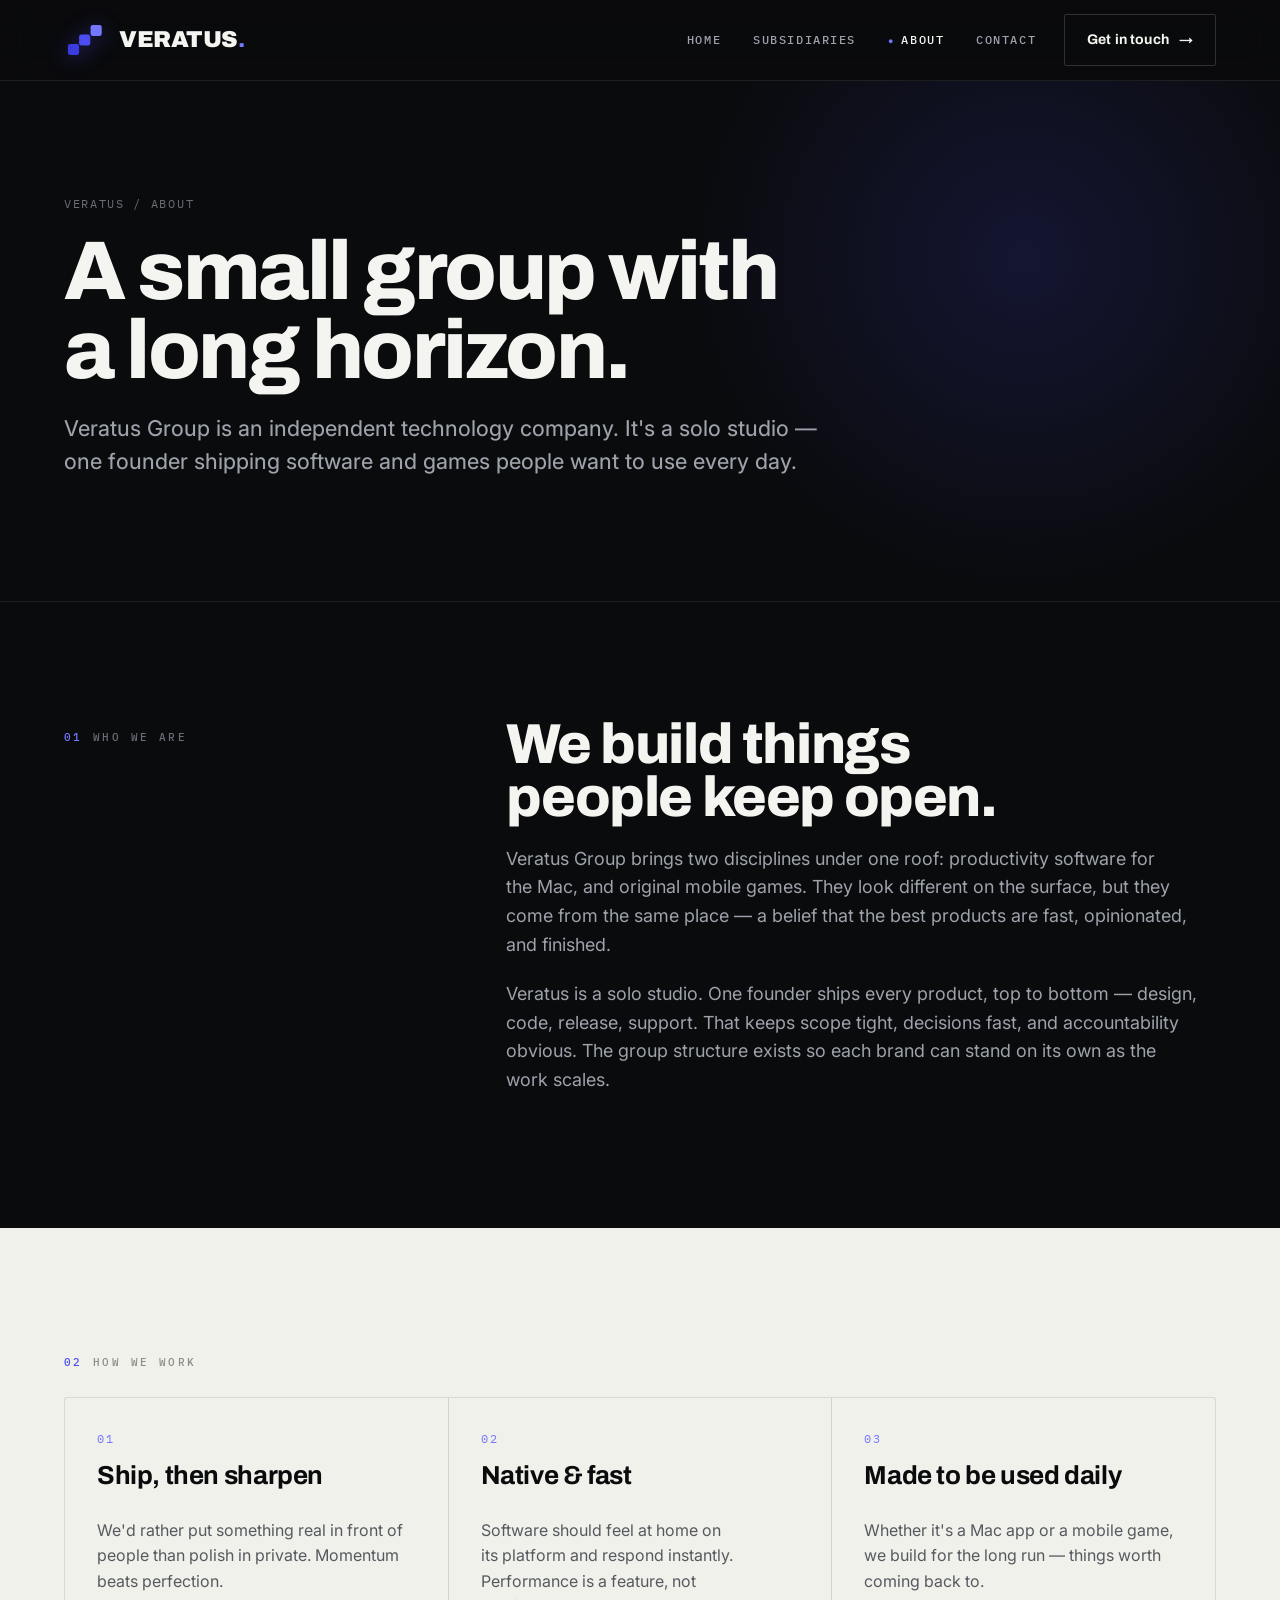
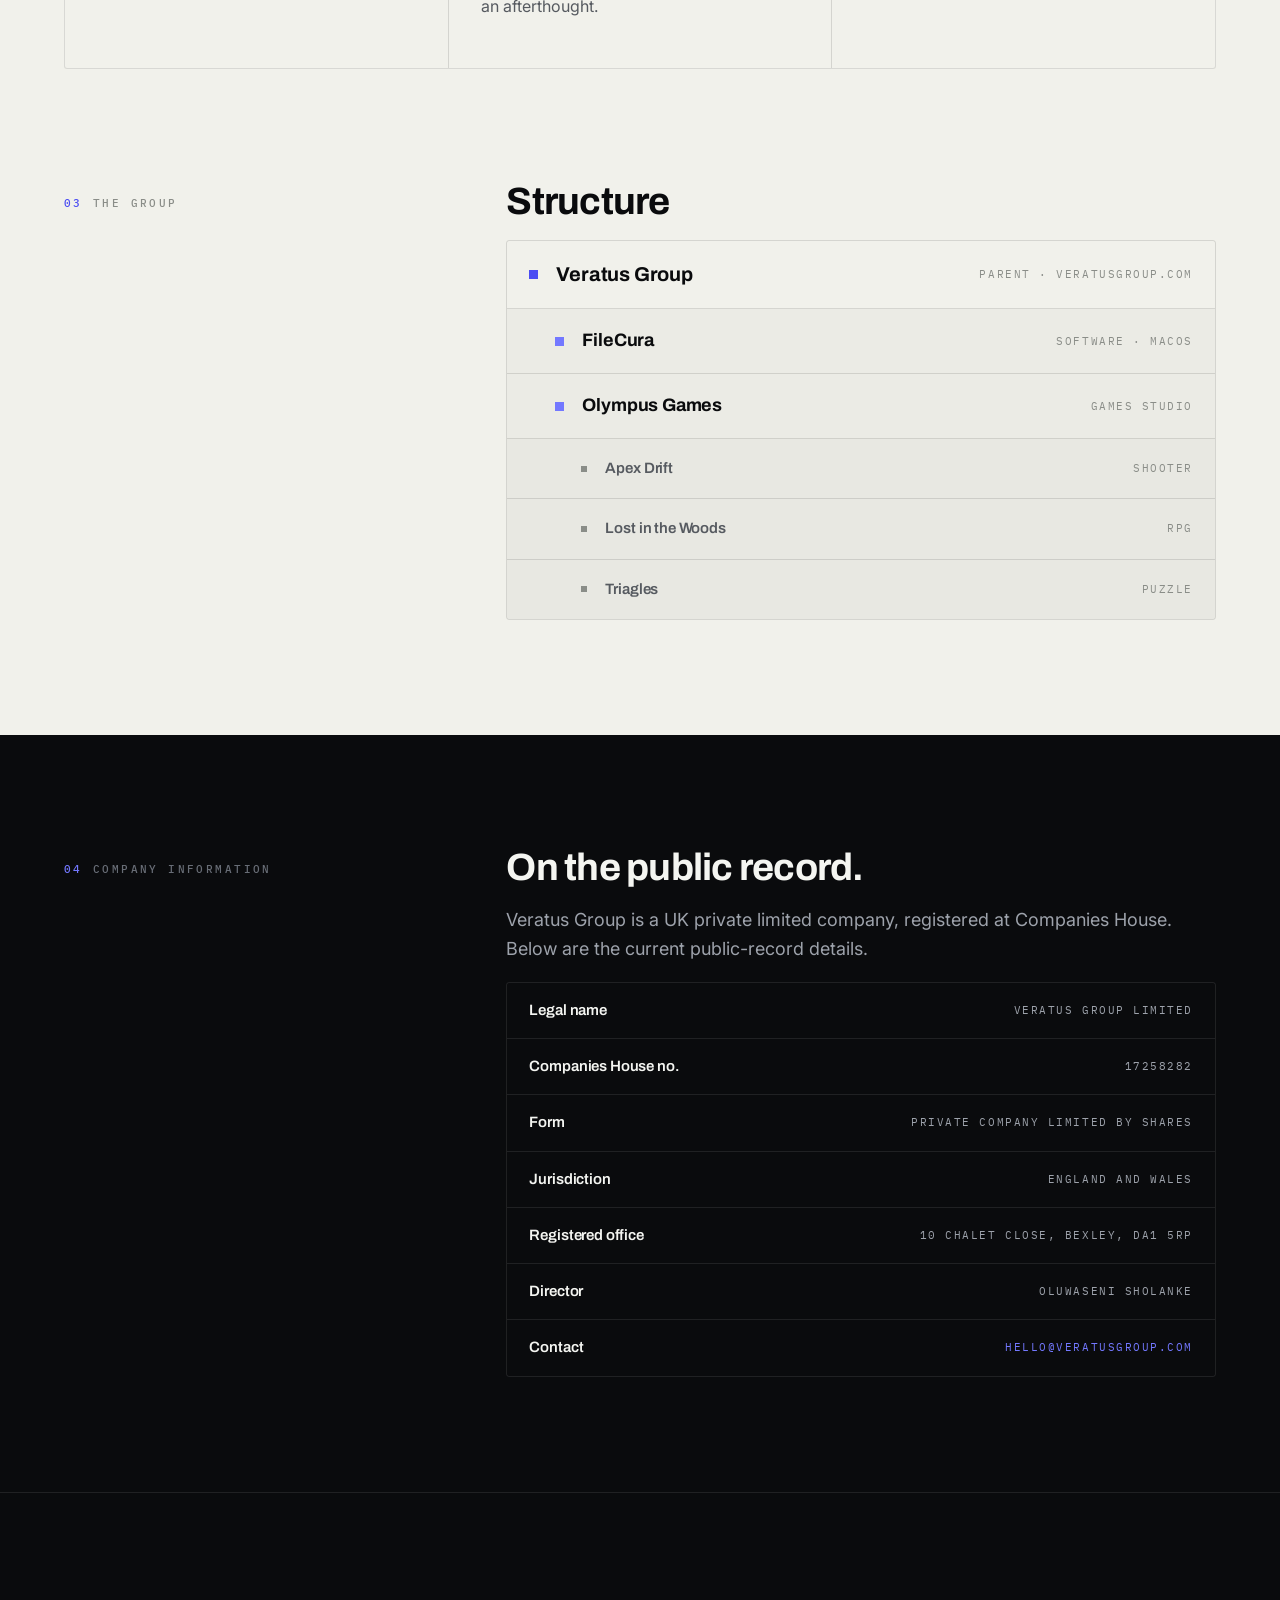
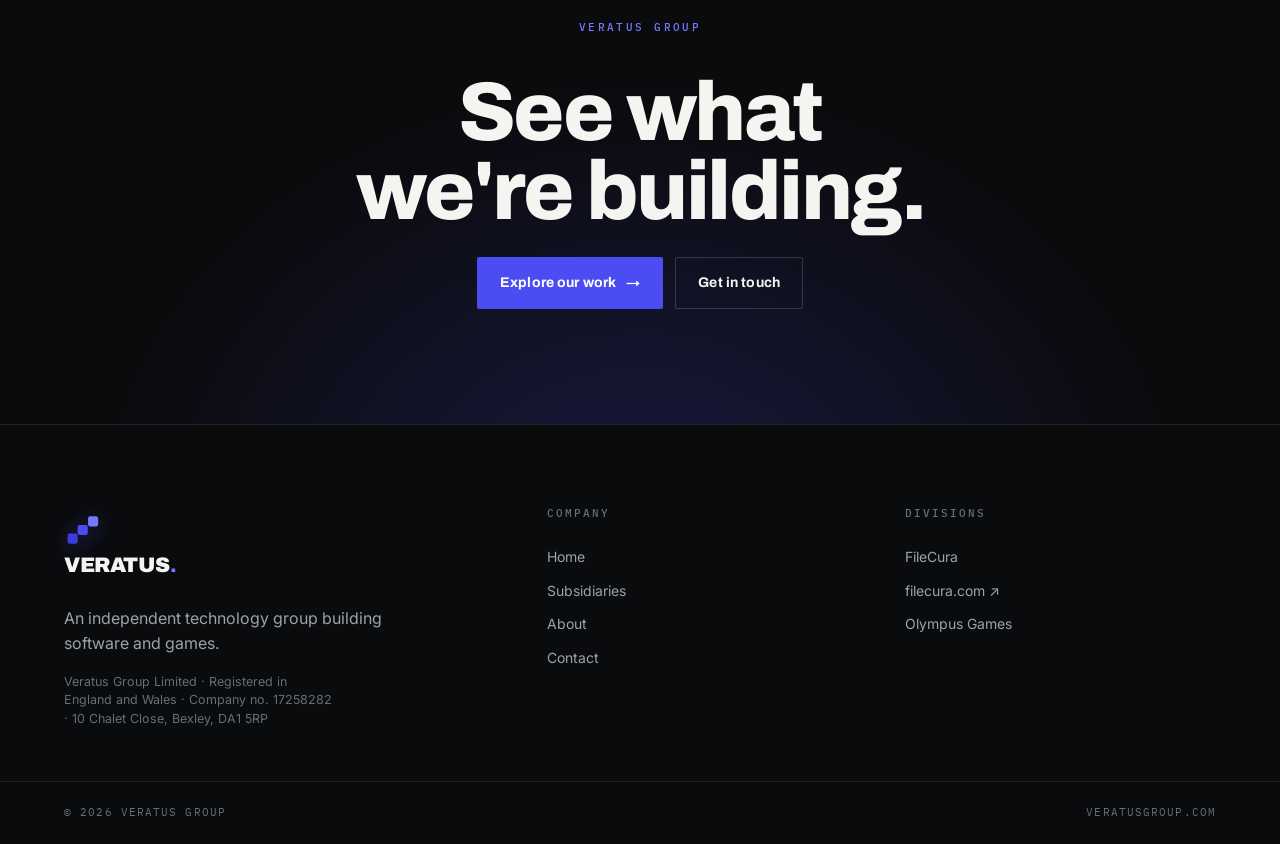
==== about.html @ 753ff1eb "Veratus Group corporate site — initial commit Five-page static site for veratusgroup.com:  - index.h" ====
<!doctype html>
<html lang="en">
<head>
<meta charset="utf-8"/>
<title>About — Veratus Group</title>
<meta name="viewport" content="width=device-width, initial-scale=1"/>
<link rel="icon" type="image/svg+xml" href="assets/veratus-mark.svg"/>
<link rel="stylesheet" href="veratus.css"/>
<style>
  .pagehead { border-bottom: 1px solid var(--line); position: relative; overflow: hidden; }
  .pagehead__glow { position:absolute; top:-40%; right:-10%; width:60vw; height:60vw; background: radial-gradient(circle, rgba(75,77,242,0.16), transparent 62%); pointer-events:none; }
  .pagehead__inner { position: relative; padding-block: clamp(56px,8vw,104px); }
  .crumbs { font-family: var(--f-mono); font-size: 12px; letter-spacing:.14em; text-transform:uppercase; color: var(--fg-3); }
  .crumbs a:hover { color: var(--accent-bright); }

  .twocol { display:grid; grid-template-columns: 0.8fr 1.5fr; gap: clamp(28px,5vw,72px); align-items:start; }
  @media (max-width: 820px){ .twocol { grid-template-columns:1fr; gap:24px; } }

  .principles { display:grid; grid-template-columns: repeat(3,1fr); gap:1px; background: var(--line); border:1px solid var(--line); border-radius:3px; overflow:hidden; margin-top:8px; }
  .principle { background: var(--ink); padding: clamp(22px,3vw,32px); display:flex; flex-direction:column; gap:12px; }
  .principle .n { font-family: var(--f-mono); font-size:12px; letter-spacing:.16em; color: var(--accent-bright); }
  @media (max-width: 760px){ .principles { grid-template-columns:1fr; } }

  /* Structure list (minimal hierarchy) */
  .struct { border:1px solid var(--paper-line); border-radius:3px; overflow:hidden; }
  .struct__row { display:flex; align-items:center; gap:18px; padding:18px 22px; border-bottom:1px solid var(--paper-line); }
  .struct__row:last-child { border-bottom:0; }
  .struct__row--child { padding-left:48px; background: rgba(10,11,13,0.025); }
  .struct__row--leaf { padding-left:74px; background: rgba(10,11,13,0.04); }
  .struct__k { font-family: var(--f-mono); font-size:11px; letter-spacing:.14em; text-transform:uppercase; color: var(--on-paper-3); margin-left:auto; }
  .struct__name { font-family: var(--f-display); font-weight:700; letter-spacing:-.01em; }
  .struct__row--child .struct__name { font-size:18px; }
  .struct__row--leaf .struct__name { font-weight:600; font-size:15px; color: var(--on-paper-2); }
  .struct__tick { width:9px; height:9px; flex:none; background: var(--accent); }
  .struct__row--child .struct__tick { background: var(--accent-bright); }
  .struct__row--leaf .struct__tick { width:6px; height:6px; background: var(--on-paper-3); }

  .ctaband { position: relative; overflow: hidden; border-top: 1px solid var(--line); }
  .ctaband__glow { position: absolute; inset: 0; background: radial-gradient(60% 120% at 50% 120%, rgba(75,77,242,0.22), transparent 70%); pointer-events: none; }
  .ctaband__inner { position: relative; text-align: center; padding-block: clamp(64px,9vw,120px); display: flex; flex-direction: column; align-items: center; gap: 26px; }
</style>
</head>
<body data-screen-label="03 About">

  <header class="nav">
    <div class="nav__inner">
      <a class="brand" href="index.html" aria-label="Veratus Group home">
        <svg class="brand__mark" viewBox="0 0 64 64" fill="none" aria-hidden="true">
          <rect x="6" y="38" width="17" height="17" rx="3.5" fill="#3A3CE0"></rect><rect x="40.5" y="9" width="17" height="17" rx="3.5" fill="#7378FF"></rect>
          <rect x="23" y="23.5" width="17" height="17" rx="3.5" fill="#4B4DF2"></rect>
        </svg>
        <span class="brand__name">VERATUS<b>.</b></span>
      </a>
      <nav class="nav__links" aria-label="Primary">
        <a class="nav__link" href="index.html">Home</a>
        <a class="nav__link" href="subsidiaries.html">Subsidiaries</a>
        <a class="nav__link" href="about.html" aria-current="page">About</a>
        <a class="nav__link nav__link--keep" href="contact.html">Contact</a>
        <a class="btn btn--ghost nav__cta" href="contact.html">Get in touch <span class="arr">→</span></a>
      </nav>
    </div>
  </header>

  <main>
    <section class="pagehead">
      <div class="pagehead__glow"></div>
      <div class="wrap pagehead__inner">
        <p class="crumbs"><a href="index.html">Veratus</a> / About</p>
        <h1 class="display d-xl" style="margin-top:18px; max-width:14ch;">A small group with a long horizon.</h1>
        <p class="lede" style="margin-top:22px;">
          Veratus Group is an independent technology company. It's a solo studio —
          one founder shipping software and games people want to use every day.
        </p>
      </div>
    </section>

    <!-- MISSION -->
    <section class="section" data-screen-label="Mission">
      <div class="wrap">
        <div class="twocol fade-up">
          <p class="eyebrow"><span class="idx">01</span> Who we are</p>
          <div class="stack">
            <h2 class="display d-lg">We build things people keep open.</h2>
            <p class="body-lg">
              Veratus Group brings two disciplines under one roof: productivity
              software for the Mac, and original mobile games. They look different on
              the surface, but they come from the same place — a belief that the best
              products are fast, opinionated, and finished.
            </p>
            <p class="body-lg">
              Veratus is a solo studio. One founder ships every product, top to
              bottom — design, code, release, support. That keeps scope tight,
              decisions fast, and accountability obvious. The group structure
              exists so each brand can stand on its own as the work scales.
            </p>
          </div>
        </div>
      </div>
    </section>

    <!-- PRINCIPLES -->
    <section class="section on-paper" data-screen-label="Principles">
      <div class="wrap">
        <p class="eyebrow" style="margin-bottom:18px;"><span class="idx">02</span> How we work</p>
        <div class="principles fade-up" style="background:var(--paper-line);">
          <div class="principle" style="background:var(--paper);">
            <span class="n">01</span>
            <h3 class="display d-sm">Ship, then sharpen</h3>
            <p class="body">We'd rather put something real in front of people than polish in private. Momentum beats perfection.</p>
          </div>
          <div class="principle" style="background:var(--paper);">
            <span class="n">02</span>
            <h3 class="display d-sm">Native &amp; fast</h3>
            <p class="body">Software should feel at home on its platform and respond instantly. Performance is a feature, not an afterthought.</p>
          </div>
          <div class="principle" style="background:var(--paper);">
            <span class="n">03</span>
            <h3 class="display d-sm">Made to be used daily</h3>
            <p class="body">Whether it's a Mac app or a mobile game, we build for the long run — things worth coming back to.</p>
          </div>
        </div>
      </div>
    </section>

    <!-- STRUCTURE (minimal) -->
    <section class="section on-paper" style="padding-top:0;" data-screen-label="Structure">
      <div class="wrap">
        <div class="twocol">
          <p class="eyebrow"><span class="idx">03</span> The group</p>
          <div class="stack">
            <h2 class="display d-md">Structure</h2>
            <div class="struct fade-up">
              <div class="struct__row">
                <span class="struct__tick"></span>
                <span class="struct__name" style="font-size:20px;">Veratus Group</span>
                <span class="struct__k">Parent · veratusgroup.com</span>
              </div>
              <div class="struct__row struct__row--child">
                <span class="struct__tick"></span>
                <span class="struct__name">FileCura</span>
                <span class="struct__k">Software · macOS</span>
              </div>
              <div class="struct__row struct__row--child">
                <span class="struct__tick"></span>
                <span class="struct__name">Olympus Games</span>
                <span class="struct__k">Games studio</span>
              </div>
              <div class="struct__row struct__row--leaf">
                <span class="struct__tick"></span>
                <span class="struct__name">Apex Drift</span>
                <span class="struct__k">Shooter</span>
              </div>
              <div class="struct__row struct__row--leaf">
                <span class="struct__tick"></span>
                <span class="struct__name">Lost in the Woods</span>
                <span class="struct__k">RPG</span>
              </div>
              <div class="struct__row struct__row--leaf">
                <span class="struct__tick"></span>
                <span class="struct__name">Triagles</span>
                <span class="struct__k">Puzzle</span>
              </div>
            </div>
          </div>
        </div>
      </div>
    </section>

    <!-- COMPANY INFORMATION -->
    <section class="section" data-screen-label="Company information">
      <div class="wrap">
        <div class="twocol fade-up">
          <p class="eyebrow"><span class="idx">04</span> Company information</p>
          <div class="stack">
            <h2 class="display d-md">On the public record.</h2>
            <p class="body-lg">
              Veratus Group is a UK private limited company, registered at
              Companies House. Below are the current public-record details.
            </p>
            <div class="struct" style="border-color:var(--line); margin-top:10px;">
              <div class="struct__row" style="border-bottom:1px solid var(--line); padding:16px 22px;">
                <span class="struct__name" style="font-size:15px; font-weight:600;">Legal name</span>
                <span class="struct__k" style="color:var(--fg-2);">Veratus Group Limited</span>
              </div>
              <div class="struct__row" style="border-bottom:1px solid var(--line); padding:16px 22px;">
                <span class="struct__name" style="font-size:15px; font-weight:600;">Companies House no.</span>
                <span class="struct__k" style="color:var(--fg-2);">17258282</span>
              </div>
              <div class="struct__row" style="border-bottom:1px solid var(--line); padding:16px 22px;">
                <span class="struct__name" style="font-size:15px; font-weight:600;">Form</span>
                <span class="struct__k" style="color:var(--fg-2);">Private company limited by shares</span>
              </div>
              <div class="struct__row" style="border-bottom:1px solid var(--line); padding:16px 22px;">
                <span class="struct__name" style="font-size:15px; font-weight:600;">Jurisdiction</span>
                <span class="struct__k" style="color:var(--fg-2);">England and Wales</span>
              </div>
              <div class="struct__row" style="border-bottom:1px solid var(--line); padding:16px 22px;">
                <span class="struct__name" style="font-size:15px; font-weight:600;">Registered office</span>
                <span class="struct__k" style="color:var(--fg-2);">10 Chalet Close, Bexley, DA1 5RP</span>
              </div>
              <div class="struct__row" style="border-bottom:1px solid var(--line); padding:16px 22px;">
                <span class="struct__name" style="font-size:15px; font-weight:600;">Director</span>
                <span class="struct__k" style="color:var(--fg-2);">Oluwaseni Sholanke</span>
              </div>
              <div class="struct__row" style="padding:16px 22px;">
                <span class="struct__name" style="font-size:15px; font-weight:600;">Contact</span>
                <span class="struct__k"><a href="mailto:hello@veratusgroup.com" style="color:var(--accent-bright);">hello@veratusgroup.com</a></span>
              </div>
            </div>
          </div>
        </div>
      </div>
    </section>

    <section class="ctaband on-ink" data-screen-label="CTA">
      <div class="ctaband__glow"></div>
      <div class="wrap ctaband__inner">
        <p class="eyebrow eyebrow--accent">Veratus Group</p>
        <h2 class="display d-xl" style="max-width:16ch;">See what we're building.</h2>
        <div class="row" style="justify-content:center;">
          <a class="btn btn--accent" href="subsidiaries.html">Explore our work <span class="arr">→</span></a>
          <a class="btn btn--ghost" href="contact.html">Get in touch</a>
        </div>
      </div>
    </section>
  </main>

  <footer class="foot">
    <div class="foot__top">
      <div class="foot__col">
        <a class="brand" href="index.html" style="margin-bottom:18px;">
          <svg class="brand__mark" viewBox="0 0 64 64" fill="none" aria-hidden="true">
            <rect x="6" y="38" width="17" height="17" rx="3.5" fill="#3A3CE0"></rect><rect x="40.5" y="9" width="17" height="17" rx="3.5" fill="#7378FF"></rect>
            <rect x="23" y="23.5" width="17" height="17" rx="3.5" fill="#4B4DF2"></rect>
          </svg>
          <span class="brand__name">VERATUS<b>.</b></span>
        </a>
        <p class="body" style="max-width:34ch;">An independent technology group building software and games.</p>
        <p class="body muted" style="max-width:34ch; margin-top:10px; font-size:12.5px; line-height:1.5;">Veratus Group Limited · Registered in England and Wales · Company no. 17258282 · 10 Chalet Close, Bexley, DA1 5RP</p>
      </div>
      <div class="foot__col">
        <h4>Company</h4>
        <a href="index.html">Home</a>
        <a href="subsidiaries.html">Subsidiaries</a>
        <a href="about.html">About</a>
        <a href="contact.html">Contact</a>
      </div>
      <div class="foot__col">
        <h4>Divisions</h4>
        <a href="subsidiaries.html#filecura">FileCura</a>
        <a href="https://filecura.com" target="_blank" rel="noopener">filecura.com ↗</a>
        <a href="olympus.html">Olympus Games</a>
      </div>
    </div>
    <div class="foot__bottom">
      <span>© 2026 Veratus Group</span>
      <span>veratusgroup.com</span>
    </div>
  </footer>

  <script>
    (function(){
      var io = new IntersectionObserver(function(es){
        es.forEach(function(e){ if(e.isIntersecting){ e.target.classList.add('in'); io.unobserve(e.target); }});
      }, { threshold: 0.1, rootMargin: '0px 0px -6% 0px' });
      document.querySelectorAll('.fade-up').forEach(function(el){ io.observe(el); });
    })();
  </script>
  <script data-vg-reveal>
  (function(){
    var sels = ['.hero__inner','.pagehead__inner','.ohead__inner','.ctaband__inner','.octa > .wrap','.section > .wrap','.osec > .wrap'];
    var add = [];
    sels.forEach(function(s){ document.querySelectorAll(s).forEach(function(el){
      if(el.classList.contains('fade-up')) return;
      if(el.querySelector('.fade-up')) return;
      el.classList.add('fade-up'); add.push(el);
    }); });
    if(!('IntersectionObserver' in window)){ add.forEach(function(el){ el.classList.add('in'); }); return; }
    var io = new IntersectionObserver(function(es){ es.forEach(function(e){ if(e.isIntersecting){ e.target.classList.add('in'); io.unobserve(e.target); } }); }, { threshold: 0.06, rootMargin: '0px 0px -4% 0px' });
    add.forEach(function(el){ io.observe(el); });
  })();
  </script>
</body>
</html>
---- veratus.css ----
/* =========================================================================
   VERATUS GROUP — Brand foundation
   Bold, high-contrast editorial-tech. Ink + paper + one electric accent.
   A holding-company voice above Olympus Games & FileCura.
   ========================================================================= */

@import url('https://fonts.googleapis.com/css2?family=Archivo:wght@500;600;700;800;900&family=IBM+Plex+Mono:wght@400;500;600&family=Inter:wght@400;450;500;600&display=swap');

:root {
  /* ---- Ink (dark surfaces) -------------------------------------------- */
  --ink:    #0A0B0D;
  --ink-1:  #0F1116;   /* raised */
  --ink-2:  #15181E;   /* card */
  --ink-3:  #1E222A;   /* card hover / inset */
  --line:   rgba(255,255,255,0.09);
  --line-2: rgba(255,255,255,0.16);

  /* ---- Paper (light surfaces) ----------------------------------------- */
  --paper:   #F1F1EB;
  --paper-2: #E7E7DF;
  --paper-line: rgba(10,11,13,0.12);

  /* ---- Foreground ----------------------------------------------------- */
  --fg:   #F4F5F1;
  --fg-2: #9DA2AB;
  --fg-3: #686D76;
  --on-paper:   #0A0B0D;
  --on-paper-2: #565A60;
  --on-paper-3: #8A8D88;

  /* ---- Accent — "Voltage" --------------------------------------------- */
  --accent:        #4B4DF2;
  --accent-bright: #7378FF;
  --accent-dim:    rgba(75,77,242,0.16);
  --accent-line:   rgba(115,120,255,0.42);

  /* ---- Type ----------------------------------------------------------- */
  --f-display: 'Archivo', system-ui, sans-serif;
  --f-body:    'Inter', system-ui, -apple-system, sans-serif;
  --f-mono:    'IBM Plex Mono', 'SF Mono', ui-monospace, monospace;

  /* ---- Spacing (4px base) --------------------------------------------- */
  --gutter: clamp(20px, 5vw, 80px);
  --maxw: 1280px;
}

/* ---- Reset ------------------------------------------------------------ */
*, *::before, *::after { box-sizing: border-box; }
html { -webkit-text-size-adjust: 100%; scroll-behavior: smooth; }
body {
  margin: 0;
  background: var(--ink);
  color: var(--fg);
  font-family: var(--f-body);
  font-size: 16px;
  line-height: 1.55;
  -webkit-font-smoothing: antialiased;
  text-rendering: optimizeLegibility;
}
a { color: inherit; text-decoration: none; }
img, svg { display: block; max-width: 100%; }
::selection { background: var(--accent); color: #fff; }
body::-webkit-scrollbar { width: 11px; }
body::-webkit-scrollbar-track { background: var(--ink); }
body::-webkit-scrollbar-thumb { background: #23262e; }
body::-webkit-scrollbar-thumb:hover { background: #2c3038; }

/* =========================================================================
   Typography
   ========================================================================= */
.eyebrow {
  font-family: var(--f-mono);
  font-size: 11px;
  font-weight: 500;
  text-transform: uppercase;
  letter-spacing: 0.22em;
  color: var(--fg-3);
  display: inline-flex;
  align-items: center;
  gap: 10px;
}
.eyebrow .idx { color: var(--accent-bright); }
.eyebrow--accent { color: var(--accent-bright); }
.on-paper .eyebrow { color: var(--on-paper-3); }
.on-paper .eyebrow .idx { color: var(--accent); }

.display {
  font-family: var(--f-display);
  font-weight: 800;
  line-height: 0.95;
  letter-spacing: -0.02em;
  margin: 0;
  text-wrap: balance;
}
.d-xxl { font-size: clamp(48px, 9.5vw, 148px); font-weight: 900; letter-spacing: -0.035em; }
.d-xl  { font-size: clamp(40px, 6.5vw, 92px);  font-weight: 800; letter-spacing: -0.03em; }
.d-lg  { font-size: clamp(32px, 4.4vw, 60px);  font-weight: 800; letter-spacing: -0.025em; }
.d-md  { font-size: clamp(26px, 3vw, 38px);    font-weight: 700; letter-spacing: -0.02em; }
.d-sm  { font-size: clamp(20px, 2.2vw, 26px);  font-weight: 700; letter-spacing: -0.015em; line-height: 1.1; }

.lede {
  font-size: clamp(17px, 1.7vw, 22px);
  line-height: 1.5;
  color: var(--fg-2);
  font-weight: 450;
  max-width: 56ch;
  text-wrap: pretty;
}
.body-lg { font-size: 18px; line-height: 1.6; color: var(--fg-2); text-wrap: pretty; }
.body    { font-size: 16px; line-height: 1.6; color: var(--fg-2); text-wrap: pretty; }
.muted   { color: var(--fg-3); }
.on-paper .lede, .on-paper .body-lg, .on-paper .body { color: var(--on-paper-2); }
.on-paper .muted { color: var(--on-paper-3); }
.mono { font-family: var(--f-mono); font-variant-numeric: tabular-nums; }

/* =========================================================================
   Layout
   ========================================================================= */
.wrap { max-width: var(--maxw); margin: 0 auto; padding-left: var(--gutter); padding-right: var(--gutter); }
.section { padding-block: clamp(64px, 9vw, 132px); }
.on-paper { background: var(--paper); color: var(--on-paper); }
.on-ink   { background: var(--ink); color: var(--fg); }

/* Hairline-bordered grid blocks (the system signature) */
.rule { height: 1px; background: var(--line); border: 0; margin: 0; }
.on-paper .rule { background: var(--paper-line); }

/* =========================================================================
   Buttons
   ========================================================================= */
.btn {
  display: inline-flex;
  align-items: center;
  gap: 10px;
  font-family: var(--f-display);
  font-weight: 700;
  font-size: 14px;
  letter-spacing: 0.01em;
  padding: 14px 22px;
  border: 1px solid transparent;
  border-radius: 2px;
  cursor: pointer;
  transition: transform .12s cubic-bezier(.34,1.4,.5,1), background .18s, color .18s, border-color .18s;
  white-space: nowrap;
}
.btn:active { transform: translateY(1px); }
.btn .arr { transition: transform .18s cubic-bezier(.16,.84,.24,1); }
.btn:hover .arr { transform: translateX(4px); }

/* Little bounce on the nav buttons */
@keyframes navBounce {
  0% { transform: translateY(0); }
  26% { transform: translateY(-6px); }
  50% { transform: translateY(0); }
  68% { transform: translateY(-3px); }
  85% { transform: translateY(0); }
  100% { transform: translateY(0); }
}
.nav .btn:hover { animation: navBounce .6s cubic-bezier(.28,.84,.42,1); }

.btn--accent { background: var(--accent); color: #fff; }
.btn--accent:hover { background: var(--accent-bright); }
.btn--solid { background: var(--fg); color: var(--ink); }
.btn--solid:hover { background: #fff; }
.btn--ghost { background: transparent; color: var(--fg); border-color: var(--line-2); }
.btn--ghost:hover { border-color: var(--fg); background: rgba(255,255,255,0.04); }
.on-paper .btn--ghost { color: var(--on-paper); border-color: var(--paper-line); }
.on-paper .btn--ghost:hover { border-color: var(--on-paper); background: rgba(10,11,13,0.04); }
.on-paper .btn--solid { background: var(--ink); color: var(--paper); }

/* FileCura — rounded gradient button with 3D depth (matches the app's brand) */
.btn--filecura {
  background: linear-gradient(135deg, #A06BFF 0%, #6E5CFF 46%, #4F8DFF 100%);
  color: #fff;
  border: 0;
  border-radius: 999px;
  padding: 15px 28px;
  box-shadow:
    inset 0 1px 0 rgba(255,255,255,0.42),
    inset 0 -3px 8px rgba(40,18,90,0.45),
    0 8px 20px -6px rgba(96,79,255,0.6),
    0 2px 5px rgba(0,0,0,0.35);
  transition: transform .14s cubic-bezier(.34,1.4,.5,1), box-shadow .2s, filter .2s;
}
.btn--filecura:hover {
  filter: brightness(1.07);
  transform: translateY(-2px);
  box-shadow:
    inset 0 1px 0 rgba(255,255,255,0.48),
    inset 0 -3px 8px rgba(40,18,90,0.45),
    0 13px 28px -6px rgba(96,79,255,0.72),
    0 3px 7px rgba(0,0,0,0.4);
}
.btn--filecura:active {
  transform: translateY(1px);
  filter: brightness(.98);
  box-shadow:
    inset 0 2px 6px rgba(28,10,68,0.55),
    0 4px 12px -6px rgba(96,79,255,0.5);
}

/* Olympus Games — gold gradient button (matches the Olympus studio theme) */
.btn--olympus {
  background: linear-gradient(180deg,#FFE38A 0%, #F5C754 55%, #B98817 100%);
  color: #1A1206;
  border: 0;
  border-radius: 4px;
  text-transform: uppercase;
  letter-spacing: 0.06em;
  box-shadow: 0 0 0 1px rgba(245,199,84,0.55), 0 10px 26px -8px rgba(245,199,84,0.5);
  transition: transform .14s cubic-bezier(.34,1.4,.5,1), filter .2s, box-shadow .2s;
}
.btn--olympus:hover { filter: brightness(1.05); transform: translateY(-2px); box-shadow: 0 0 0 1px rgba(245,199,84,0.7), 0 14px 30px -8px rgba(245,199,84,0.6); }
.btn--olympus:active { transform: translateY(1px); filter: brightness(.97); }

/* FileCura brand wordmark on a light plate (so its navy/purple reads on dark) */
.fc-logo {
  display: inline-flex; align-items: center; justify-content: center;
  padding: 14px 24px;
  background: #FFFFFF; border-radius: 14px;
  box-shadow: 0 10px 30px -12px rgba(0,0,0,0.6), inset 0 0 0 1px rgba(10,11,13,0.06);
}
.fc-logo img { display: block; height: 40px; width: auto; }

/* FileCura app screenshot framed as a window */
.fc-shot {
  width: 100%; display: block; border-radius: 10px;
  border: 1px solid var(--line-2);
  box-shadow: 0 30px 70px -28px rgba(0,0,0,0.75);
}

/* FileCura auto-play slideshow (screenshots carry their own window shadow) */
.fc-slides {
  position: relative; width: 100%; aspect-ratio: 2942 / 2042;
}
.fc-slides img {
  position: absolute; inset: 0; width: 100%; height: 100%;
  object-fit: contain; opacity: 0; transition: opacity .9s ease;
  pointer-events: none;
}
.fc-slides img.is-active { opacity: 1; }
.fc-dots {
  display: flex; gap: 8px; justify-content: center; margin-top: 16px;
}
.fc-dots button {
  width: 8px; height: 8px; border-radius: 50%; border: 0; padding: 0;
  background: var(--line-2); cursor: pointer;
  transition: background .25s, width .25s, border-radius .25s;
}
.fc-dots button:hover { background: var(--fg-3); }
.fc-dots button.is-active { width: 22px; border-radius: 4px; background: var(--accent-bright); }
.on-paper .fc-dots button { background: var(--paper-line); }
.on-paper .fc-dots button.is-active { background: var(--accent); }

.link-arrow {
  font-family: var(--f-mono);
  font-size: 12px;
  font-weight: 500;
  text-transform: uppercase;
  letter-spacing: 0.16em;
  display: inline-flex;
  align-items: center;
  gap: 8px;
  color: var(--fg);
  transition: gap .18s, color .18s;
}
.link-arrow .arr { transition: transform .18s; }
.link-arrow:hover { color: var(--accent-bright); }
.link-arrow:hover .arr { transform: translateX(4px); }
.on-paper .link-arrow { color: var(--on-paper); }
.on-paper .link-arrow:hover { color: var(--accent); }

/* =========================================================================
   Tags / chips
   ========================================================================= */
.tag {
  display: inline-flex;
  align-items: center;
  gap: 7px;
  font-family: var(--f-mono);
  font-size: 11px;
  font-weight: 500;
  text-transform: uppercase;
  letter-spacing: 0.14em;
  padding: 5px 10px;
  border: 1px solid var(--line-2);
  border-radius: 2px;
  color: var(--fg-2);
}
.on-paper .tag { border-color: var(--paper-line); color: var(--on-paper-2); }
.tag--live { color: var(--accent-bright); border-color: var(--accent-line); }
.tag--dot::before {
  content: ""; width: 6px; height: 6px; border-radius: 50%;
  background: currentColor;
}
.tag--soon { color: var(--fg-3); }

.dot-live {
  width: 7px; height: 7px; border-radius: 50%;
  background: var(--accent-bright);
  box-shadow: 0 0 0 0 var(--accent-bright);
  animation: vg-pulse 1.6s ease-in-out infinite;
}
@keyframes vg-pulse {
  0%,100% { box-shadow: 0 0 0 0 rgba(115,120,255,0.5); }
  50% { box-shadow: 0 0 0 5px rgba(115,120,255,0); }
}

/* =========================================================================
   Image placeholders (framed, mono caption — drop real art here)
   ========================================================================= */
.shot {
  position: relative;
  background-color: var(--ink-2);
  background-image:
    repeating-linear-gradient(135deg,
      rgba(255,255,255,0.022) 0 2px, transparent 2px 9px);
  border: 1px solid var(--line);
  border-radius: 3px;
  overflow: hidden;
  display: flex;
  align-items: center;
  justify-content: center;
}
.shot::after {
  content: attr(data-label);
  font-family: var(--f-mono);
  font-size: 11px;
  letter-spacing: 0.16em;
  text-transform: uppercase;
  color: var(--fg-3);
  padding: 8px 12px;
  text-align: center;
}
.on-paper .shot {
  background-color: var(--paper-2);
  background-image: repeating-linear-gradient(135deg,
      rgba(10,11,13,0.04) 0 2px, transparent 2px 9px);
  border-color: var(--paper-line);
}
.on-paper .shot::after { color: var(--on-paper-3); }

/* Corner ticks for framed blocks */
.ticks { position: relative; }
.ticks::before, .ticks::after {
  content: ""; position: absolute; width: 9px; height: 9px;
  border: 1px solid var(--accent-line); pointer-events: none;
}
.ticks::before { top: -1px; left: -1px; border-right: 0; border-bottom: 0; }
.ticks::after  { bottom: -1px; right: -1px; border-left: 0; border-top: 0; }

/* =========================================================================
   Navigation
   ========================================================================= */
.nav {
  position: sticky; top: 0; z-index: 50;
  background: rgba(10,11,13,0.72);
  backdrop-filter: blur(16px);
  -webkit-backdrop-filter: blur(16px);
  border-bottom: 1px solid var(--line);
}
.nav__inner {
  max-width: var(--maxw); margin: 0 auto;
  padding: 0 var(--gutter);
  height: 80px;
  display: flex; align-items: center; justify-content: space-between;
}
.brand { display: inline-flex; align-items: center; gap: 13px; }
.brand__mark { width: 42px; height: 42px; flex: none; filter: drop-shadow(0 3px 10px rgba(75,77,242,0.45)); }
.brand__name {
  font-family: var(--f-display);
  font-weight: 900; font-size: 23px; letter-spacing: -0.02em;
  color: var(--fg);
}
.foot .brand__mark { width: 38px; height: 38px; }
.foot .brand__name { font-size: 21px; }
.brand__name b { color: var(--accent-bright); font-weight: 800; }
.nav__links { display: flex; align-items: center; gap: 4px; }
.nav__link {
  font-family: var(--f-mono);
  font-size: 12px; font-weight: 500;
  text-transform: uppercase; letter-spacing: 0.13em;
  color: var(--fg-2);
  padding: 9px 14px; border-radius: 2px;
  transition: color .16s, background .16s;
}
.nav__link:hover { color: var(--fg); background: rgba(255,255,255,0.05); }
.nav__link[aria-current="page"] { color: var(--fg); }
.nav__link[aria-current="page"]::before { content: "● "; color: var(--accent-bright); font-size: 9px; }
.nav__cta { margin-left: 10px; }

@media (max-width: 760px) {
  .nav__links .nav__link { display: none; }
  .nav__links .nav__link--keep { display: inline-flex; }
  .nav__cta { display: none; }
}

/* =========================================================================
   Footer
   ========================================================================= */
.foot { background: var(--ink); border-top: 1px solid var(--line); }
.foot__top {
  max-width: var(--maxw); margin: 0 auto; padding: clamp(48px,7vw,80px) var(--gutter) 40px;
  display: grid; grid-template-columns: 1.4fr 1fr 1fr; gap: 48px;
}
.foot__col h4 {
  font-family: var(--f-mono); font-size: 11px; font-weight: 500;
  text-transform: uppercase; letter-spacing: 0.18em; color: var(--fg-3);
  margin: 0 0 18px;
}
.foot__col a { display: block; color: var(--fg-2); padding: 6px 0; font-size: 14px; transition: color .15s; }
.foot__col a:hover { color: var(--accent-bright); }
.foot__bottom {
  max-width: var(--maxw); margin: 0 auto;
  padding: 22px var(--gutter); border-top: 1px solid var(--line);
  display: flex; align-items: center; justify-content: space-between; gap: 16px;
  font-family: var(--f-mono); font-size: 11px; letter-spacing: 0.1em;
  text-transform: uppercase; color: var(--fg-3); flex-wrap: wrap;
}
@media (max-width: 720px) {
  .foot__top { grid-template-columns: 1fr 1fr; gap: 32px; }
}

/* Utility */
.stack-sm > * + * { margin-top: 12px; }
.stack > * + * { margin-top: 20px; }
.stack-lg > * + * { margin-top: 32px; }
.flex { display: flex; }
.row { display: flex; gap: 12px; align-items: center; flex-wrap: wrap; }
.fade-up { opacity: 0; transform: translateY(28px); transition: opacity .7s var(--_e,cubic-bezier(.16,.84,.24,1)), transform .7s var(--_e,cubic-bezier(.16,.84,.24,1)); }
.fade-up.in { opacity: 1; transform: none; }
/* Under reduced motion: keep a gentle opacity-only fade (no vestibular slide) */
@media (prefers-reduced-motion: reduce) {
  .fade-up { opacity: 0; transform: none; transition: opacity .6s ease; }
  .fade-up.in { opacity: 1; }
  html { scroll-behavior: auto; }
}
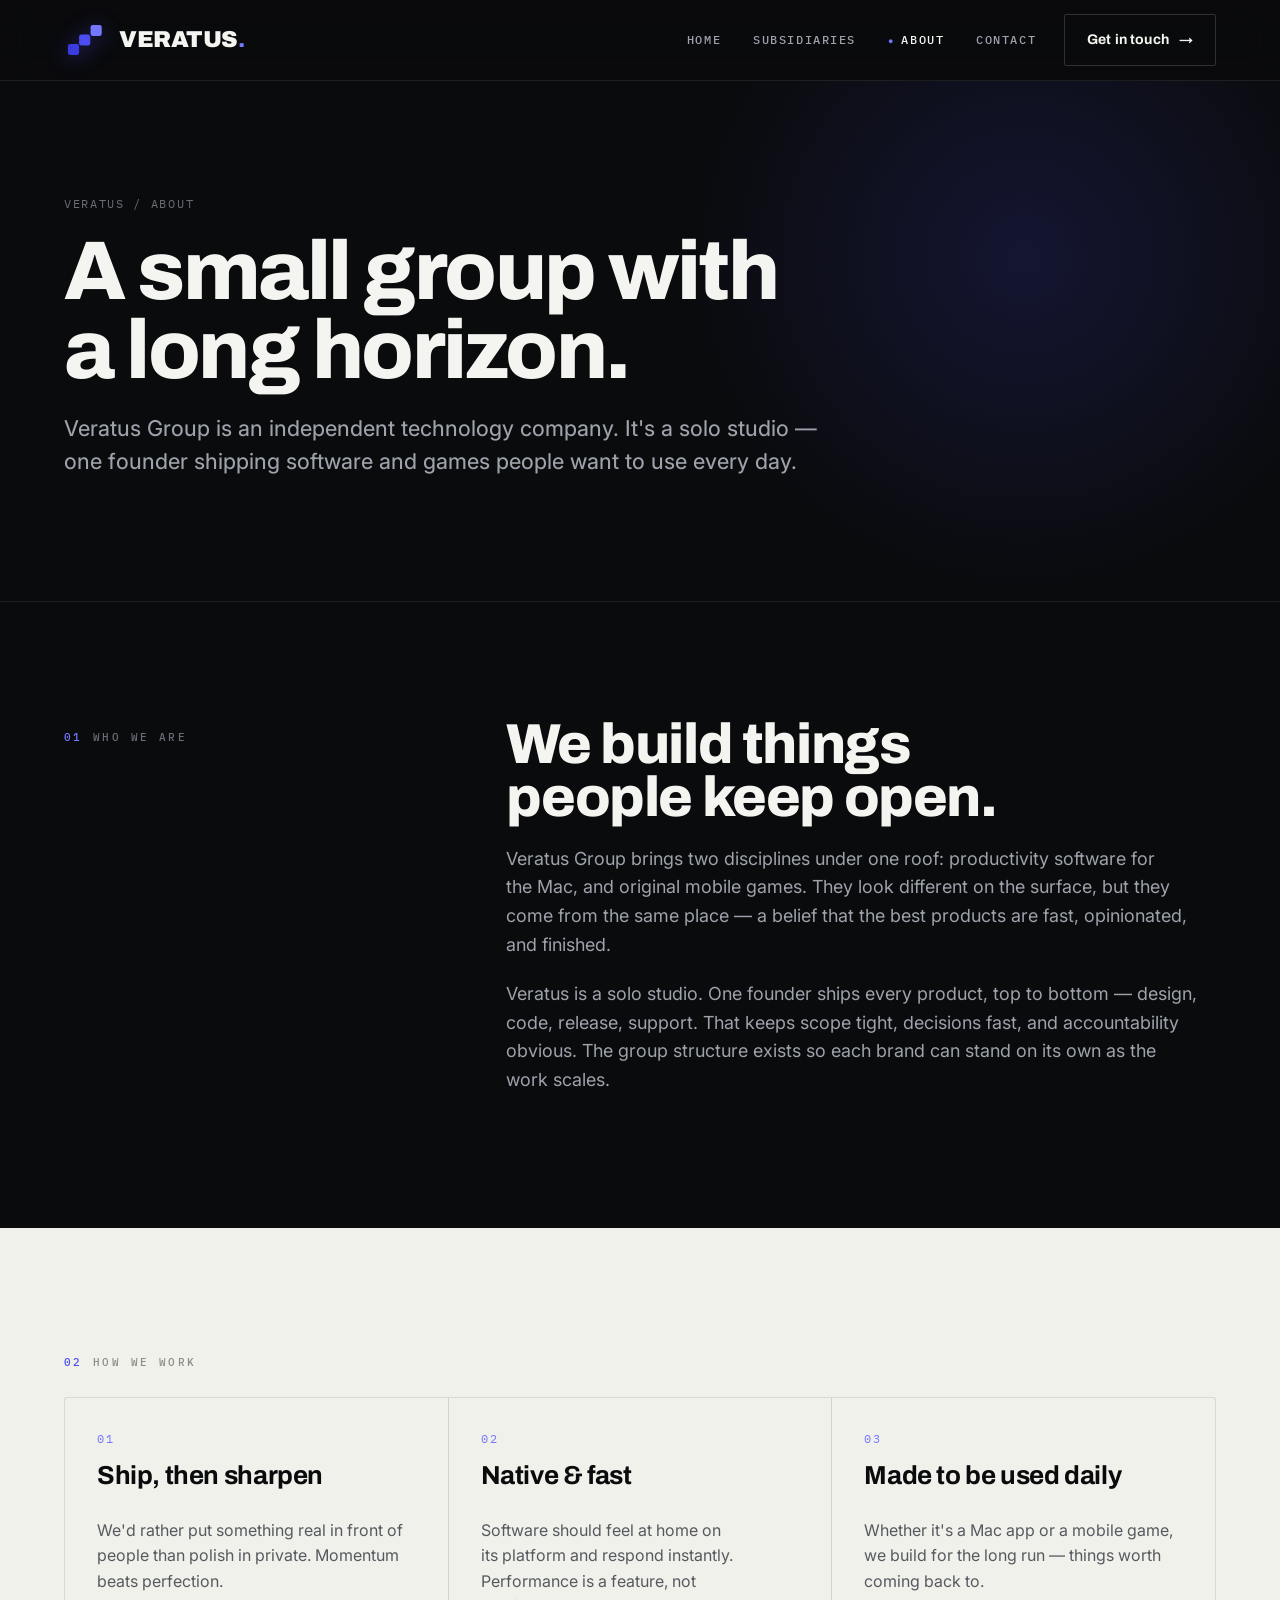
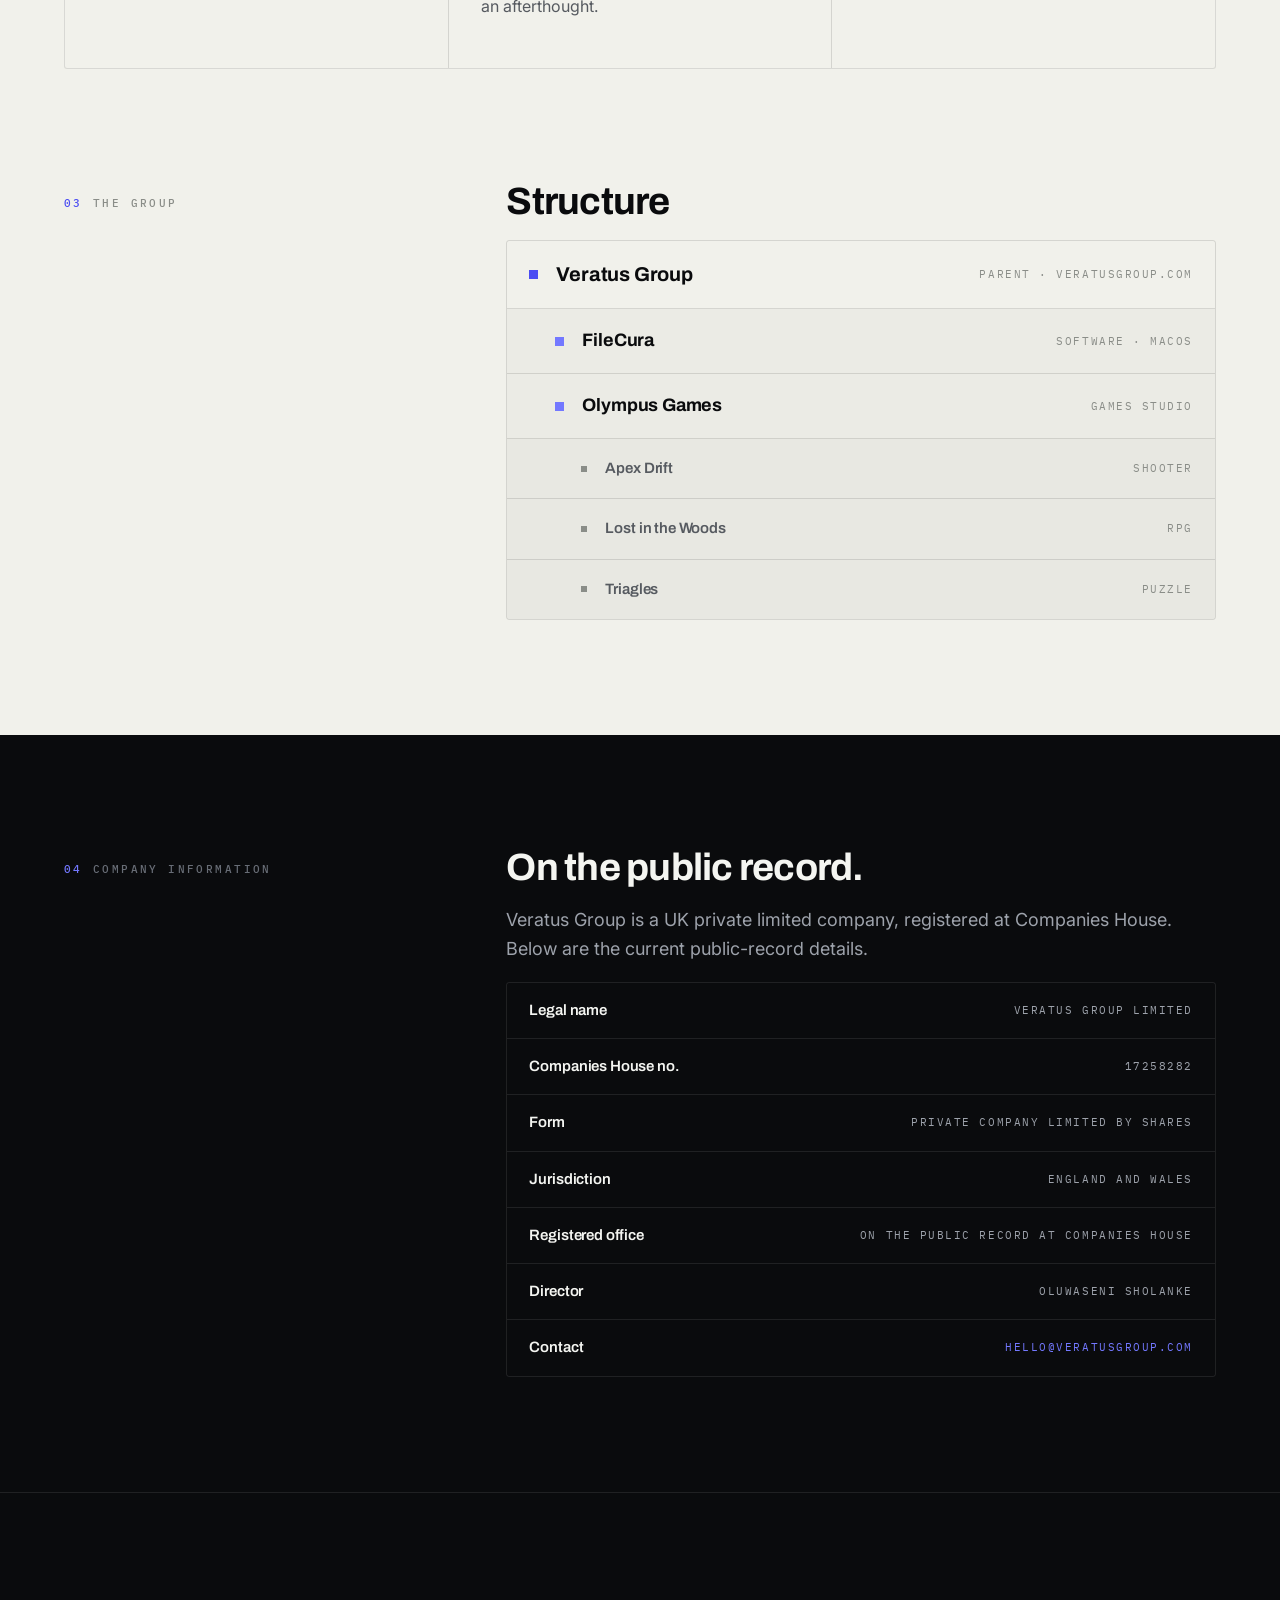
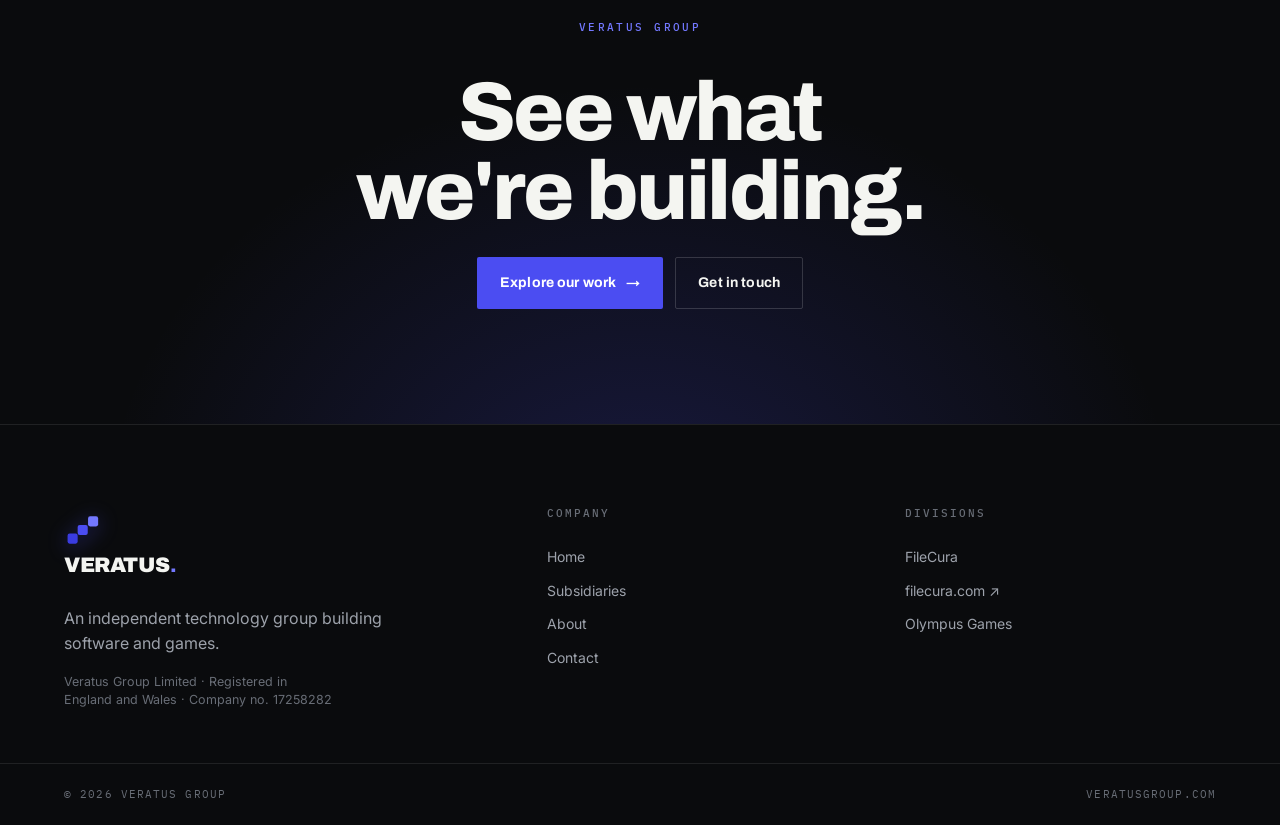
==== commit 7595c8d7: "Remove registered office address from the public site Privacy hygiene: the registered office is the " ====
--- a/about.html
+++ b/about.html
@@ -196,7 +196,7 @@
               </div>
               <div class="struct__row" style="border-bottom:1px solid var(--line); padding:16px 22px;">
                 <span class="struct__name" style="font-size:15px; font-weight:600;">Registered office</span>
-                <span class="struct__k" style="color:var(--fg-2);">10 Chalet Close, Bexley, DA1 5RP</span>
+                <span class="struct__k" style="color:var(--fg-2);">On the public record at Companies House</span>
               </div>
               <div class="struct__row" style="border-bottom:1px solid var(--line); padding:16px 22px;">
                 <span class="struct__name" style="font-size:15px; font-weight:600;">Director</span>
@@ -236,7 +236,7 @@
           <span class="brand__name">VERATUS<b>.</b></span>
         </a>
         <p class="body" style="max-width:34ch;">An independent technology group building software and games.</p>
-        <p class="body muted" style="max-width:34ch; margin-top:10px; font-size:12.5px; line-height:1.5;">Veratus Group Limited · Registered in England and Wales · Company no. 17258282 · 10 Chalet Close, Bexley, DA1 5RP</p>
+        <p class="body muted" style="max-width:34ch; margin-top:10px; font-size:12.5px; line-height:1.5;">Veratus Group Limited · Registered in England and Wales · Company no. 17258282</p>
       </div>
       <div class="foot__col">
         <h4>Company</h4>
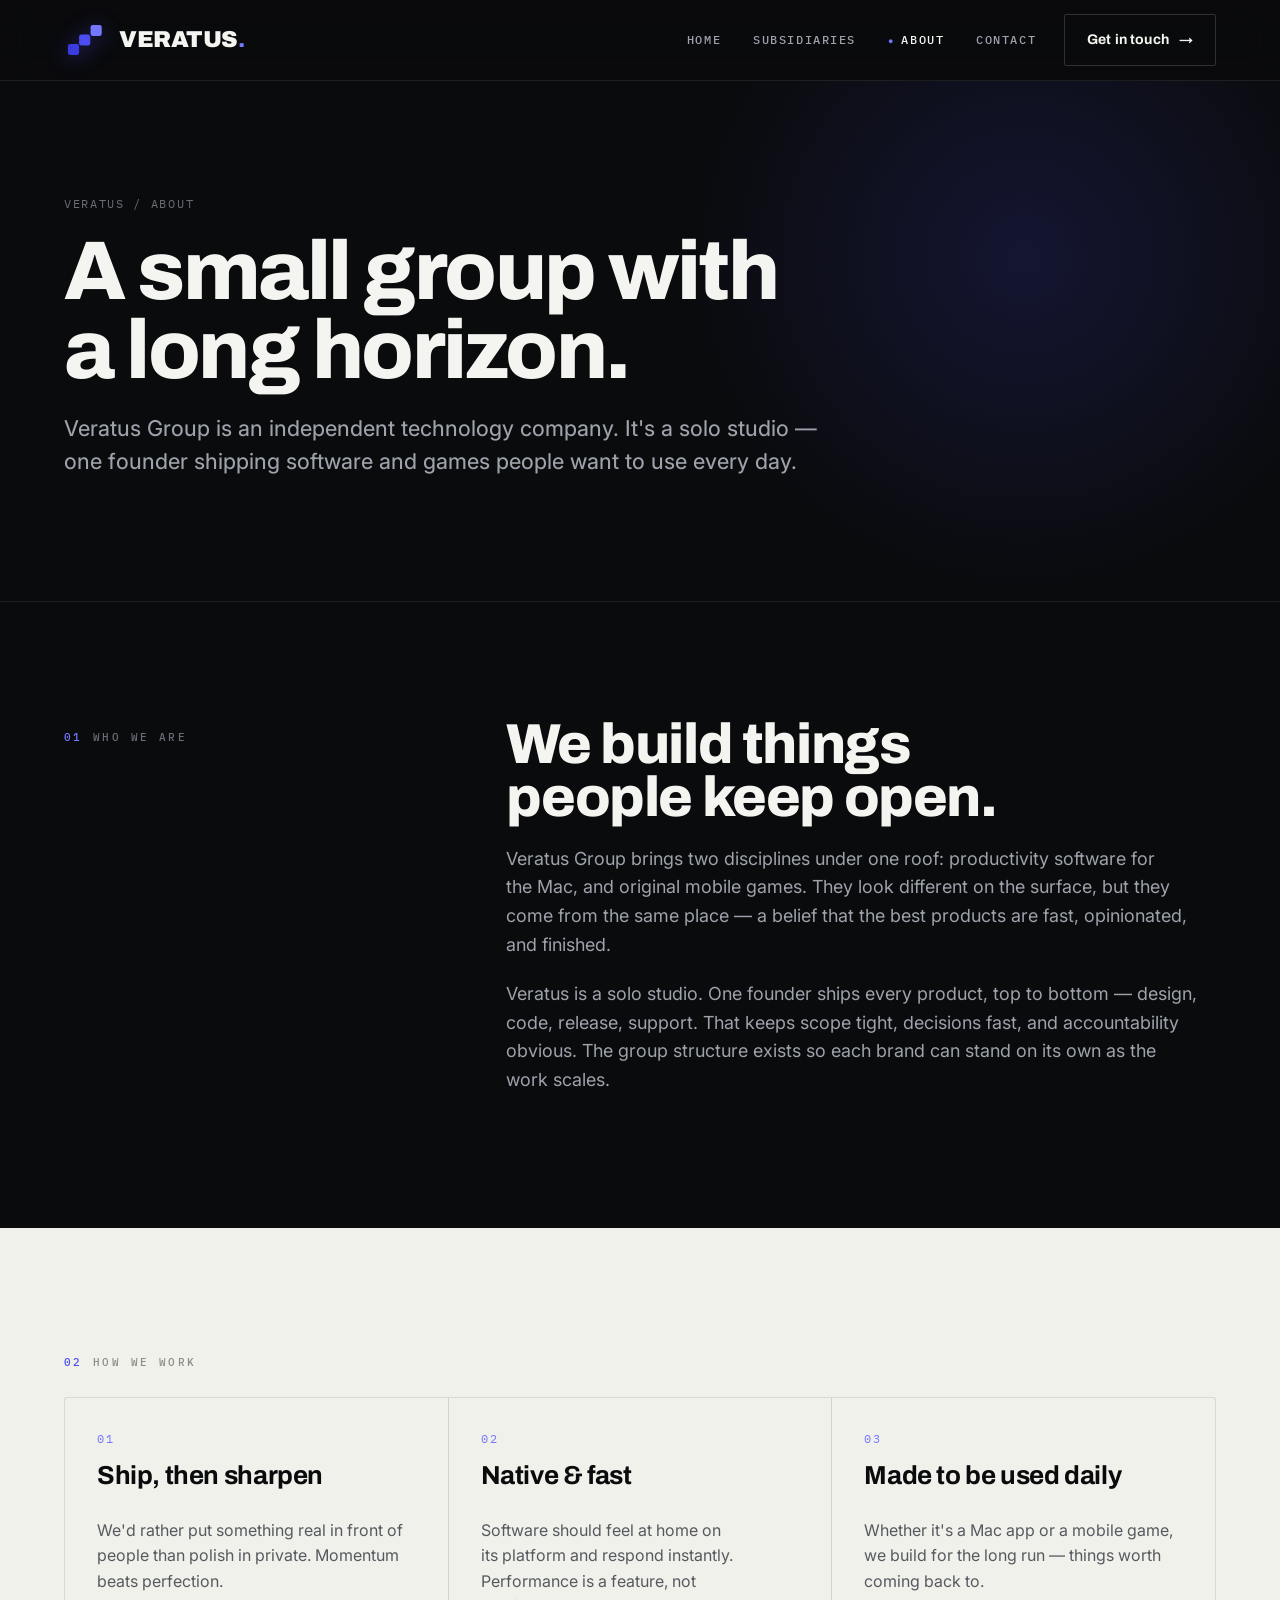
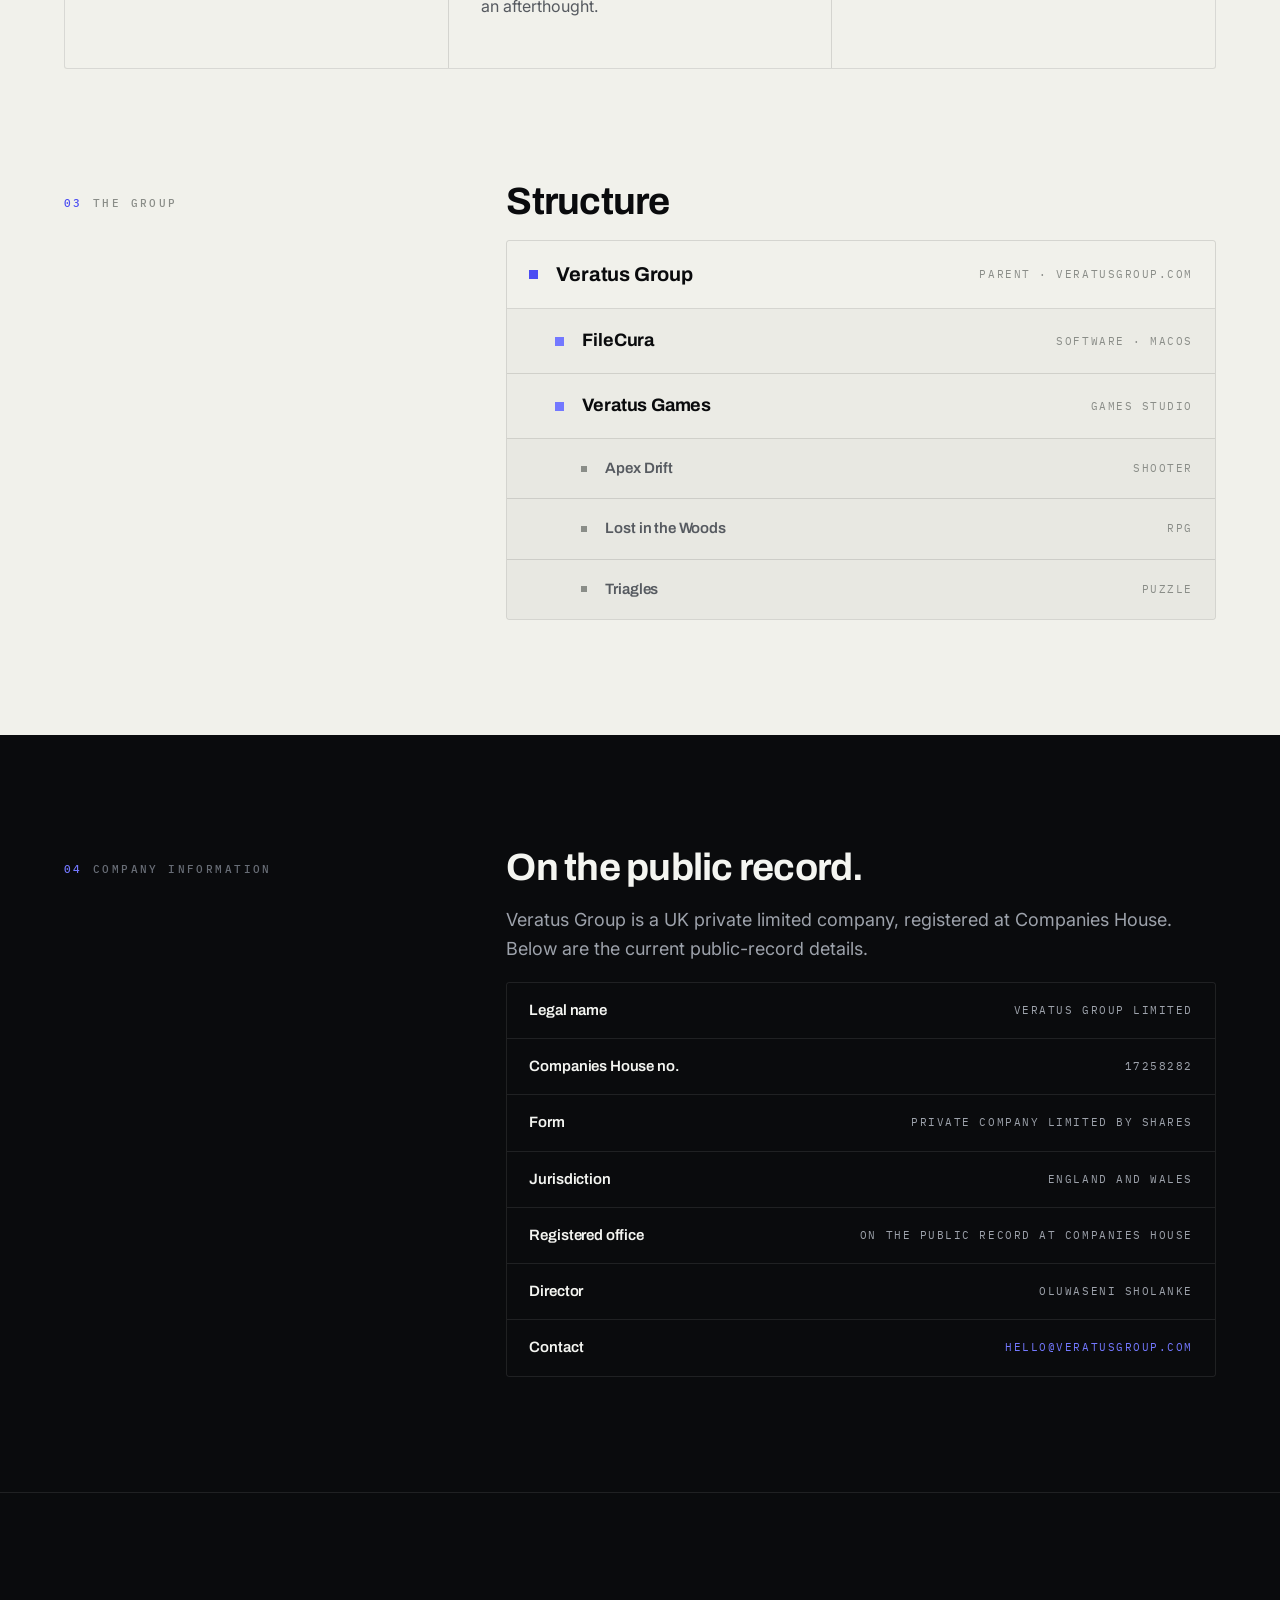
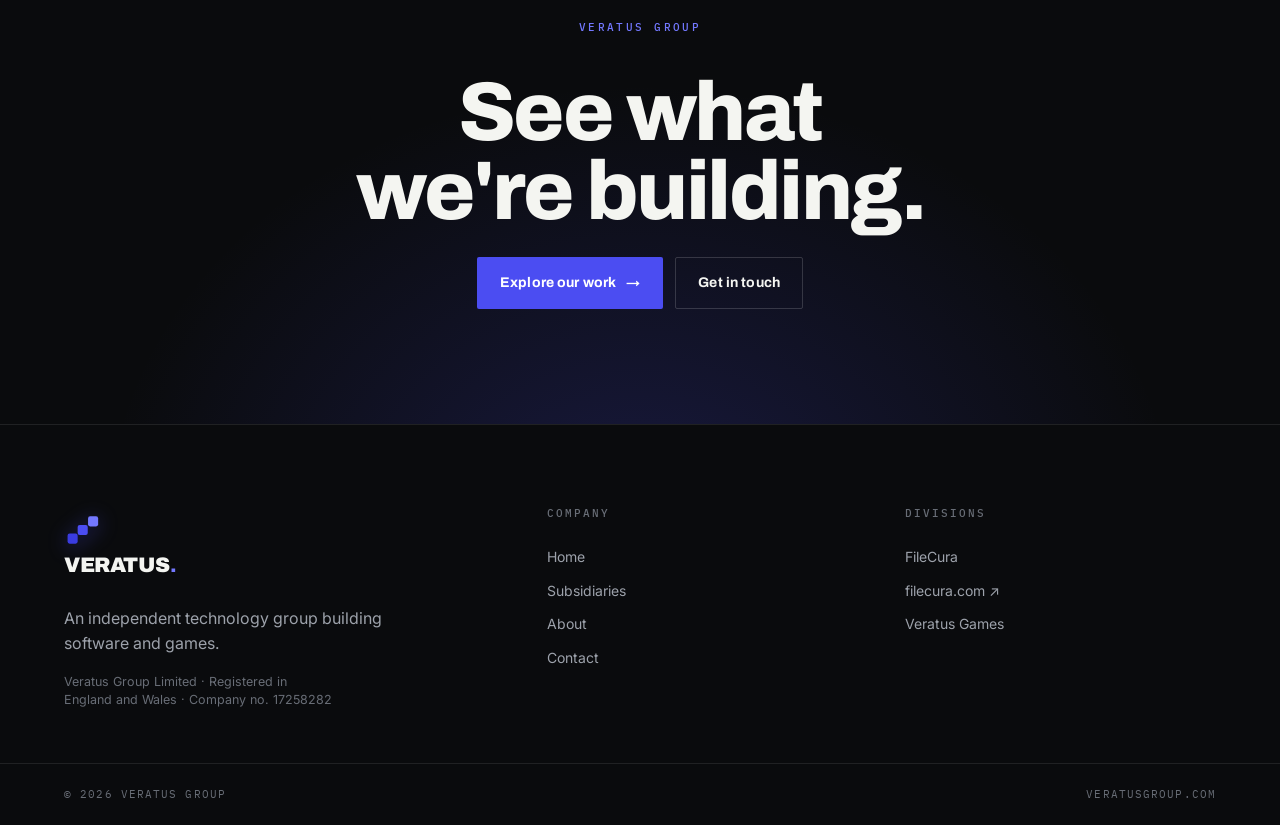
==== commit a22e6b26: "Rebrand: Olympus Games → Veratus Games (studio rename) The games studio moves from its own "Olympus " ====
--- a/about.html
+++ b/about.html
@@ -142,7 +142,7 @@
               </div>
               <div class="struct__row struct__row--child">
                 <span class="struct__tick"></span>
-                <span class="struct__name">Olympus Games</span>
+                <span class="struct__name">Veratus Games</span>
                 <span class="struct__k">Games studio</span>
               </div>
               <div class="struct__row struct__row--leaf">
@@ -249,7 +249,7 @@
         <h4>Divisions</h4>
         <a href="subsidiaries.html#filecura">FileCura</a>
         <a href="https://filecura.com" target="_blank" rel="noopener">filecura.com ↗</a>
-        <a href="olympus.html">Olympus Games</a>
+        <a href="olympus.html">Veratus Games</a>
       </div>
     </div>
     <div class="foot__bottom">
--- a/veratus.css
+++ b/veratus.css
@@ -1,7 +1,7 @@
 /* =========================================================================
    VERATUS GROUP — Brand foundation
    Bold, high-contrast editorial-tech. Ink + paper + one electric accent.
-   A holding-company voice above Olympus Games & FileCura.
+   A holding-company voice above Veratus Games & FileCura.
    ========================================================================= */
 
 @import url('https://fonts.googleapis.com/css2?family=Archivo:wght@500;600;700;800;900&family=IBM+Plex+Mono:wght@400;500;600&family=Inter:wght@400;450;500;600&display=swap');
@@ -199,7 +199,7 @@
     0 4px 12px -6px rgba(96,79,255,0.5);
 }
 
-/* Olympus Games — gold gradient button (matches the Olympus studio theme) */
+/* Veratus Games — gold gradient button (matches the studio theme) */
 .btn--olympus {
   background: linear-gradient(180deg,#FFE38A 0%, #F5C754 55%, #B98817 100%);
   color: #1A1206;
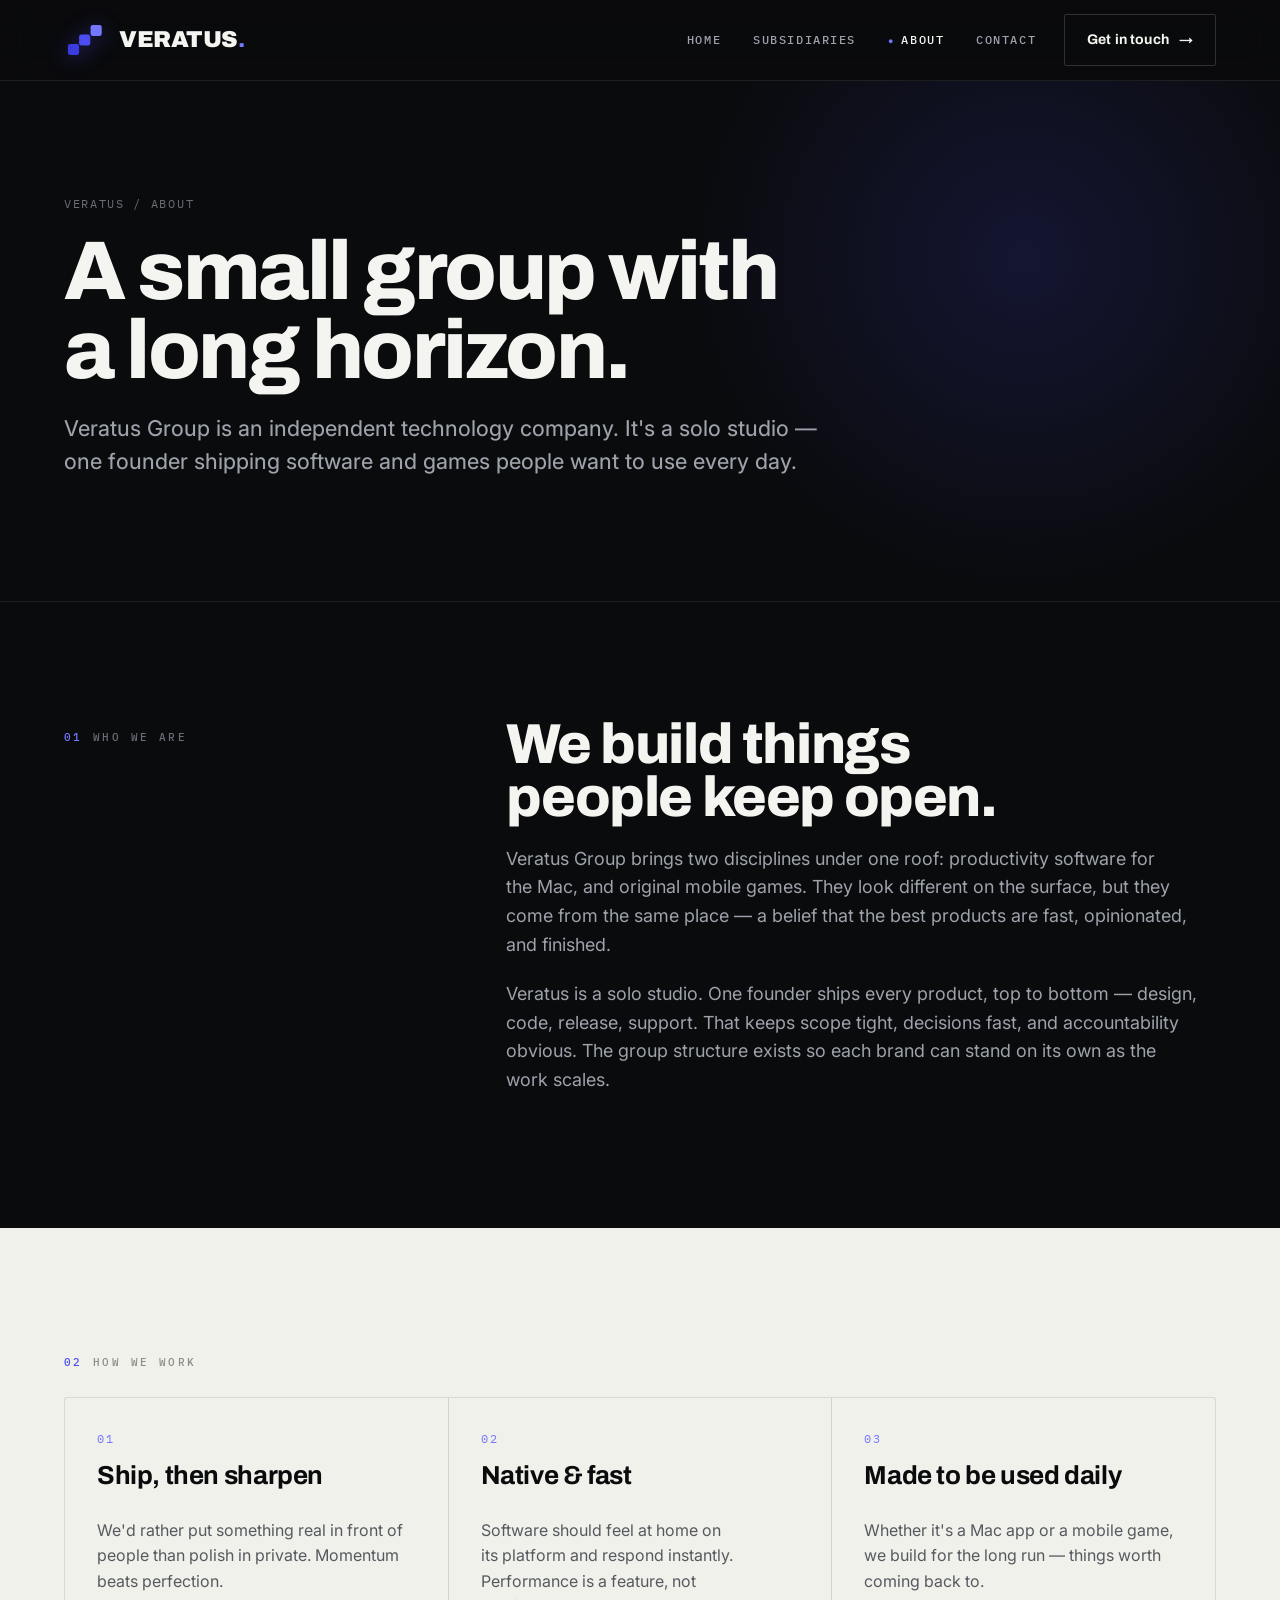
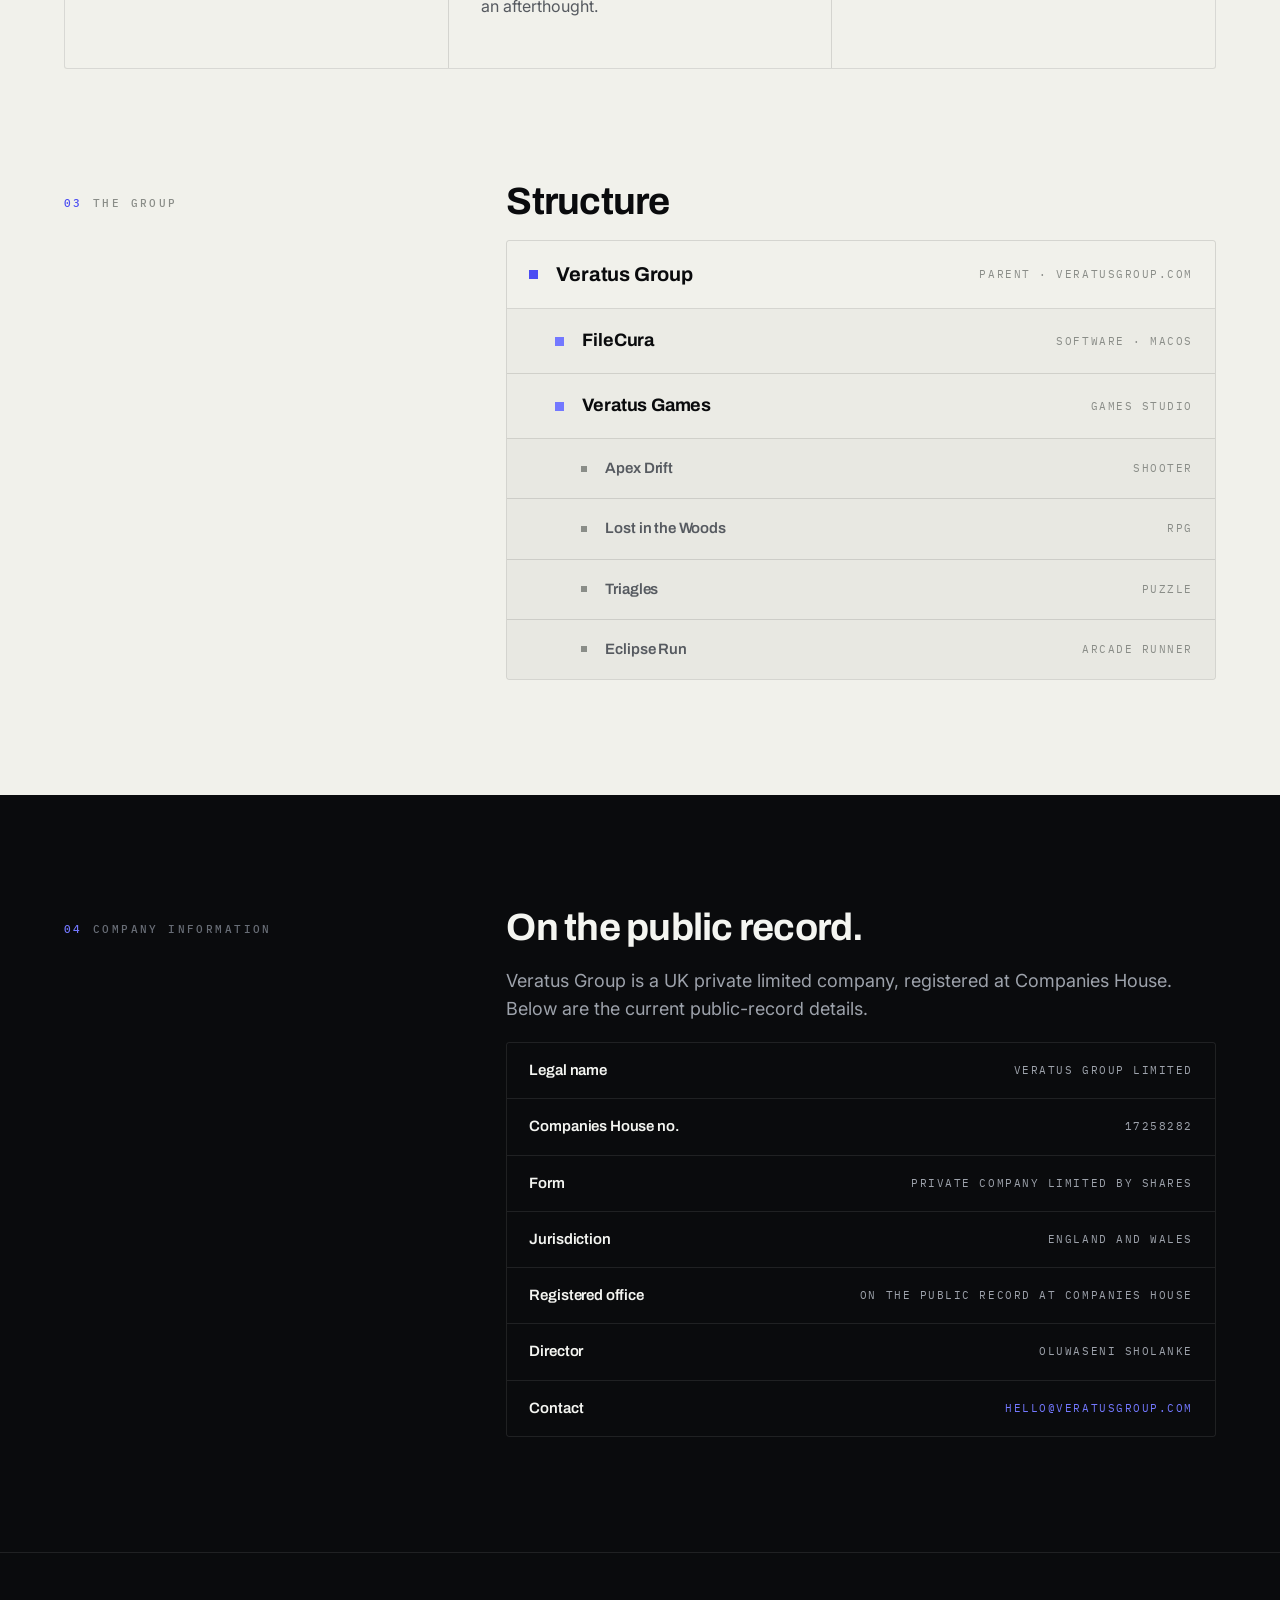
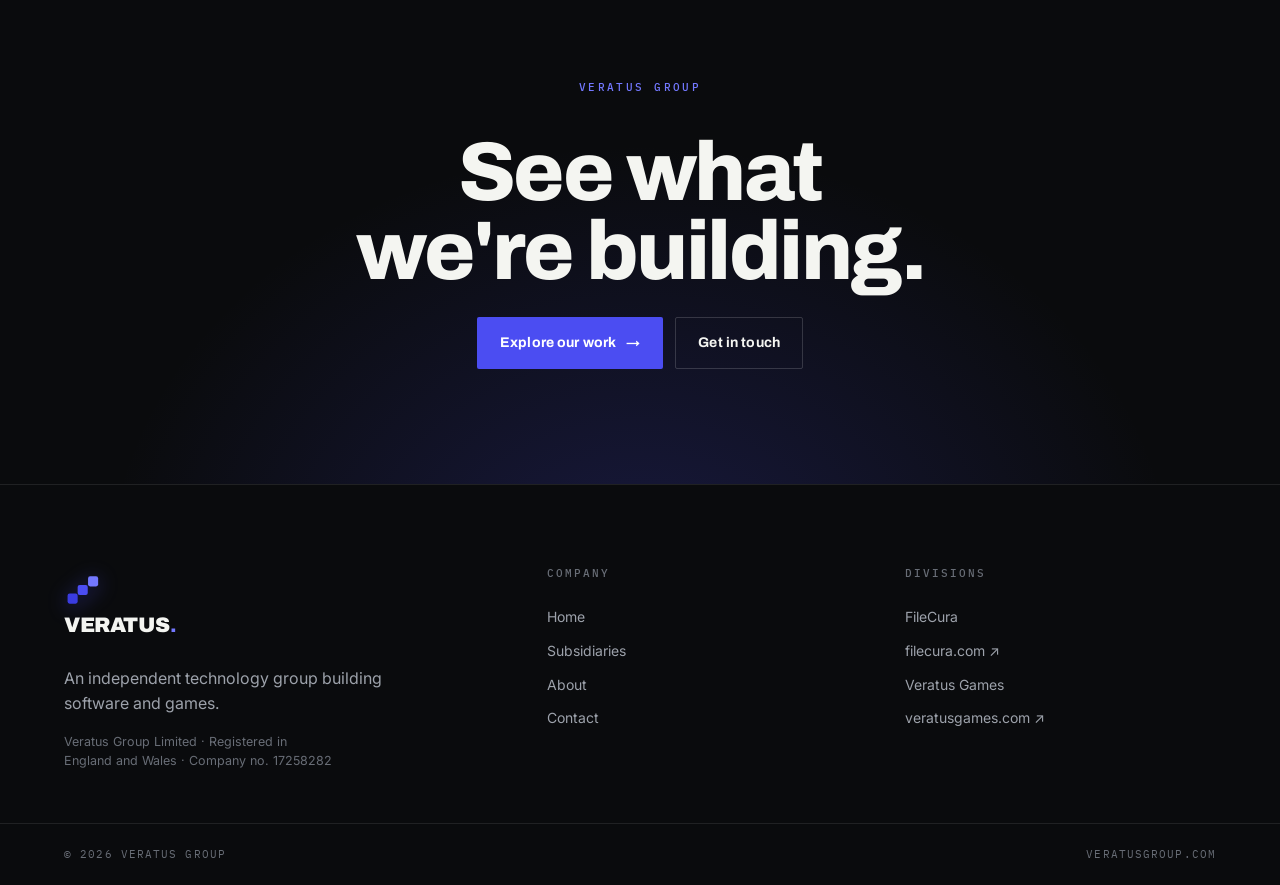
==== commit f6418979: "Cross-link: add outbound veratusgames.com links (footers + studio hero) Co-Authored-By: Claude Opus " ====
--- a/about.html
+++ b/about.html
@@ -160,6 +160,11 @@
                 <span class="struct__name">Triagles</span>
                 <span class="struct__k">Puzzle</span>
               </div>
+              <div class="struct__row struct__row--leaf">
+                <span class="struct__tick"></span>
+                <span class="struct__name">Eclipse Run</span>
+                <span class="struct__k">Arcade runner</span>
+              </div>
             </div>
           </div>
         </div>
@@ -250,6 +255,7 @@
         <a href="subsidiaries.html#filecura">FileCura</a>
         <a href="https://filecura.com" target="_blank" rel="noopener">filecura.com ↗</a>
         <a href="olympus.html">Veratus Games</a>
+        <a href="https://veratusgames.com" target="_blank" rel="noopener">veratusgames.com ↗</a>
       </div>
     </div>
     <div class="foot__bottom">
